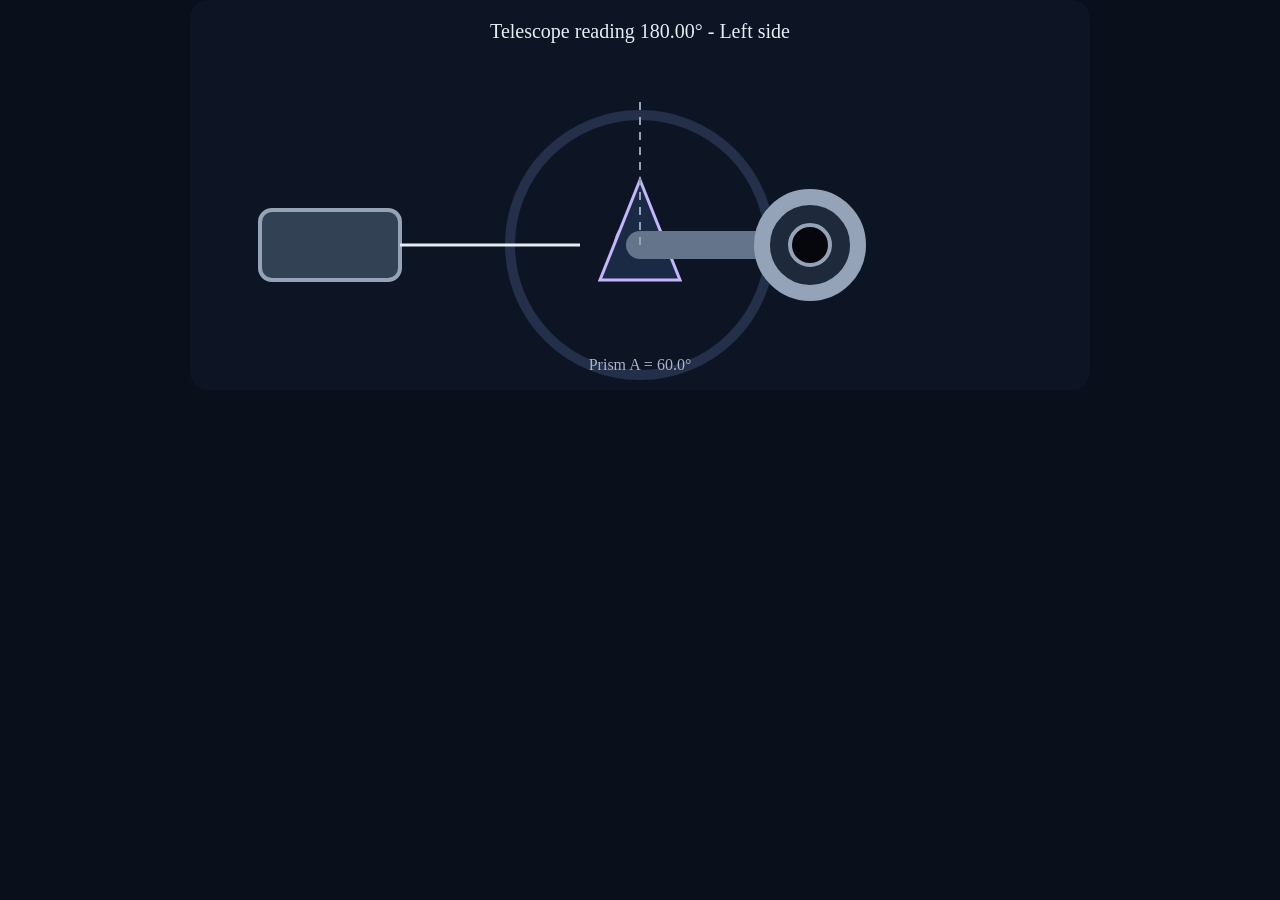
==== dial_component/index.html @ cc2aee45 "Rebuild Prism Lab around Gemini scanning Replaces the previous lab workflow with Gemini scale readin" ====
<!doctype html>
<html>
<body style="margin:0;background:#0A0F1C;overflow:hidden;touch-action:none;user-select:none">
<svg id="dial" viewBox="0 0 900 390" style="width:100%;height:390px;cursor:grab;touch-action:none"></svg>
<script>
const svg=document.getElementById("dial");
let reading=180, dragging=false;

function send(type, data){
  window.parent.postMessage({isStreamlitMessage:true,type,...data},"*");
}

function render(){
  const args=window.streamlitArgs || {};
  const cx=450, cy=245;
  const armAngle=(reading-180)*Math.PI/180;
  const x=cx+170*Math.cos(armAngle), y=cy+170*Math.sin(armAngle);
  const status=args.hit ? "#22C55E" : "#64748B";
  const parts=[];
  parts.push('<rect width="900" height="390" rx="18" fill="#0D1424"/>');
  parts.push('<circle cx="450" cy="245" r="130" fill="none" stroke="#24304A" stroke-width="10"/>');
  parts.push('<circle cx="450" cy="245" r="24" fill="#121A2B" stroke="#94A3B8" stroke-width="4"/>');
  parts.push('<polygon points="450,180 410,280 490,280" fill="#1B2A44" stroke="#C4B5FD" stroke-width="3"/>');
  parts.push('<line x1="450" y1="245" x2="'+x.toFixed(1)+'" y2="'+y.toFixed(1)+'" stroke="'+status+'" stroke-width="28" stroke-linecap="round"/>');
  parts.push('<circle cx="'+x.toFixed(1)+'" cy="'+y.toFixed(1)+'" r="48" fill="#1E293B" stroke="#94A3B8" stroke-width="16"/>');
  parts.push('<circle cx="'+x.toFixed(1)+'" cy="'+y.toFixed(1)+'" r="20" fill="#05070D" stroke="#94A3B8" stroke-width="4"/>');
  parts.push('<rect x="70" y="210" width="140" height="70" rx="12" fill="#334155" stroke="#94A3B8" stroke-width="4"/>');
  parts.push('<line x1="210" y1="245" x2="390" y2="245" stroke="#E8ECF5" stroke-width="3"/>');
  parts.push('<line x1="450" y1="245" x2="450" y2="100" stroke="#94A3B8" stroke-width="2" stroke-dasharray="8 7"/>');
  parts.push('<text x="450" y="38" fill="#E8ECF5" font-size="20" text-anchor="middle">Telescope reading '+reading.toFixed(2)+'&#176; - '+(args.side||'Left')+' side</text>');
  parts.push('<text x="450" y="370" fill="#A9B4CC" font-size="16" text-anchor="middle">Prism A = '+(args.prismAngle||60).toFixed(1)+'&#176;</text>');
  svg.innerHTML=parts.join("");
}

function pointerAngle(e){
  const rect=svg.getBoundingClientRect();
  const cx=rect.left+rect.width*0.5;
  const cy=rect.top+rect.height*(245/390);
  let angle=Math.atan2(e.clientY-cy,e.clientX-cx)*180/Math.PI+180;
  if(angle<0)angle+=360;
  if(angle>=360)angle-=360;
  return angle;
}

svg.addEventListener("pointerdown",e=>{
  dragging=true;
  svg.setPointerCapture(e.pointerId);
  svg.style.cursor="grabbing";
  reading=pointerAngle(e);
  render();
  e.preventDefault();
});
svg.addEventListener("pointermove",e=>{
  if(!dragging)return;
  reading=pointerAngle(e);
  render();
});
svg.addEventListener("pointerup",e=>{
  if(!dragging)return;
  dragging=false;
  svg.style.cursor="grab";
  reading=pointerAngle(e);
  render();
  send("streamlit:setComponentValue",{value:Number(reading.toFixed(2)),dataType:"json"});
});
svg.addEventListener("pointercancel",()=>{dragging=false;svg.style.cursor="grab"});

window.addEventListener("message",e=>{
  if(!e.data || e.data.type!=="streamlit:render")return;
  window.streamlitArgs=e.data.args || {};
  if(!dragging){
    const value=Number(window.streamlitArgs.reading);
    if(Number.isFinite(value)){reading=value;render();}
  }
});

send("streamlit:componentReady",{apiVersion:1});
send("streamlit:setFrameHeight",{height:390});
render();
</script>
</body>
</html>
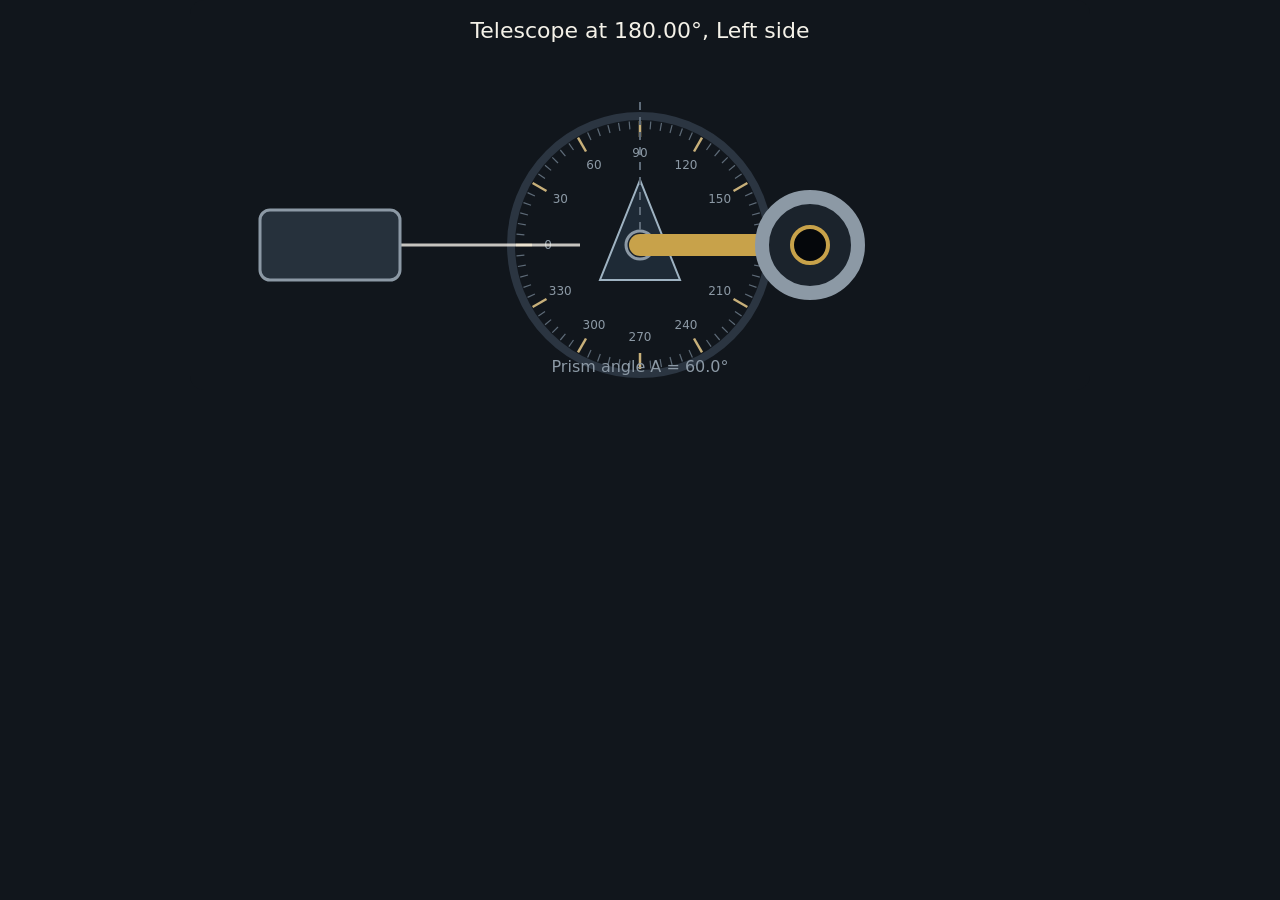
==== commit 5d1b998b: "Refresh Prism Lab UI and simulation dial" ====
--- a/dial_component/index.html
+++ b/dial_component/index.html
@@ -1,79 +1,66 @@
 <!doctype html>
 <html>
-<body style="margin:0;background:#0A0F1C;overflow:hidden;touch-action:none;user-select:none">
-<svg id="dial" viewBox="0 0 900 390" style="width:100%;height:390px;cursor:grab;touch-action:none"></svg>
+<body style="margin:0;background:#11161C;overflow:hidden;touch-action:none;user-select:none">
+<style>#dial:focus-visible{outline:2px solid #D9A441;outline-offset:-4px}</style>
+<svg id="dial" viewBox="0 0 900 390" tabindex="0" role="slider" aria-label="Telescope angle in degrees. Arrow keys turn it by 0.1 degree, Shift for 1 degree."
+ style="width:100%;height:390px;cursor:grab;touch-action:none;font-family:system-ui,-apple-system,'Segoe UI',sans-serif"></svg>
 <script>
-const svg=document.getElementById("dial");
-let reading=180, dragging=false;
+const svg=document.getElementById("dial"),CX=450,CY=245;
+let reading=180,dragging=false;
 
-function send(type, data){
-  window.parent.postMessage({isStreamlitMessage:true,type,...data},"*");
-}
+function send(type,data){window.parent.postMessage({isStreamlitMessage:true,type,...data},"*")}
+
+const TICKS=(()=>{let s="";
+  for(let r=0;r<360;r+=5){
+    const a=(r-180)*Math.PI/180,M=r%30===0,r1=M?108:116,r2=124;
+    s+=`<line x1="${(CX+r1*Math.cos(a)).toFixed(1)}" y1="${(CY+r1*Math.sin(a)).toFixed(1)}" x2="${(CX+r2*Math.cos(a)).toFixed(1)}" y2="${(CY+r2*Math.sin(a)).toFixed(1)}" stroke="${M?"#C8B07A":"#5E6B78"}" stroke-width="${M?2.5:1.2}"/>`;
+    if(M)s+=`<text x="${(CX+92*Math.cos(a)).toFixed(1)}" y="${(CY+92*Math.sin(a)+4).toFixed(1)}" fill="#8C99A5" font-size="12" text-anchor="middle">${r}</text>`;
+  }
+  return s})();
 
 function render(){
-  const args=window.streamlitArgs || {};
-  const cx=450, cy=245;
-  const armAngle=(reading-180)*Math.PI/180;
-  const x=cx+170*Math.cos(armAngle), y=cy+170*Math.sin(armAngle);
-  const status=args.hit ? "#22C55E" : "#64748B";
-  const parts=[];
-  parts.push('<rect width="900" height="390" rx="18" fill="#0D1424"/>');
-  parts.push('<circle cx="450" cy="245" r="130" fill="none" stroke="#24304A" stroke-width="10"/>');
-  parts.push('<circle cx="450" cy="245" r="24" fill="#121A2B" stroke="#94A3B8" stroke-width="4"/>');
-  parts.push('<polygon points="450,180 410,280 490,280" fill="#1B2A44" stroke="#C4B5FD" stroke-width="3"/>');
-  parts.push('<line x1="450" y1="245" x2="'+x.toFixed(1)+'" y2="'+y.toFixed(1)+'" stroke="'+status+'" stroke-width="28" stroke-linecap="round"/>');
-  parts.push('<circle cx="'+x.toFixed(1)+'" cy="'+y.toFixed(1)+'" r="48" fill="#1E293B" stroke="#94A3B8" stroke-width="16"/>');
-  parts.push('<circle cx="'+x.toFixed(1)+'" cy="'+y.toFixed(1)+'" r="20" fill="#05070D" stroke="#94A3B8" stroke-width="4"/>');
-  parts.push('<rect x="70" y="210" width="140" height="70" rx="12" fill="#334155" stroke="#94A3B8" stroke-width="4"/>');
-  parts.push('<line x1="210" y1="245" x2="390" y2="245" stroke="#E8ECF5" stroke-width="3"/>');
-  parts.push('<line x1="450" y1="245" x2="450" y2="100" stroke="#94A3B8" stroke-width="2" stroke-dasharray="8 7"/>');
-  parts.push('<text x="450" y="38" fill="#E8ECF5" font-size="20" text-anchor="middle">Telescope reading '+reading.toFixed(2)+'&#176; - '+(args.side||'Left')+' side</text>');
-  parts.push('<text x="450" y="370" fill="#A9B4CC" font-size="16" text-anchor="middle">Prism A = '+(args.prismAngle||60).toFixed(1)+'&#176;</text>');
-  svg.innerHTML=parts.join("");
+  const args=window.streamlitArgs||{};
+  const a=(reading-180)*Math.PI/180,x=(CX+170*Math.cos(a)).toFixed(1),y=(CY+170*Math.sin(a)).toFixed(1);
+  const arm=args.hit?"#34D399":"#C8A24A";
+  svg.setAttribute("aria-valuenow",reading.toFixed(2));
+  svg.innerHTML=
+   '<rect width="900" height="390" rx="14" fill="#11161C"/>'+
+   '<circle cx="450" cy="245" r="129" fill="none" stroke="#2B3541" stroke-width="8"/>'+TICKS+
+   '<polygon points="450,180 410,280 490,280" fill="#1E2A36" stroke="#9FB3C2" stroke-width="2"/>'+
+   '<circle cx="450" cy="245" r="14" fill="#1B232C" stroke="#8C99A5" stroke-width="3"/>'+
+   '<line x1="210" y1="245" x2="390" y2="245" stroke="#F4F1E8" stroke-width="3" stroke-opacity=".8"/>'+
+   '<rect x="70" y="210" width="140" height="70" rx="10" fill="#26313C" stroke="#8C99A5" stroke-width="3"/>'+
+   '<line x1="450" y1="245" x2="450" y2="100" stroke="#5E6B78" stroke-width="2" stroke-dasharray="8 7"/>'+
+   `<line x1="450" y1="245" x2="${x}" y2="${y}" stroke="${arm}" stroke-width="22" stroke-linecap="round"/>`+
+   `<circle cx="${x}" cy="${y}" r="48" fill="#1B232C" stroke="#8C99A5" stroke-width="14"/>`+
+   `<circle cx="${x}" cy="${y}" r="18" fill="#05070B" stroke="${arm}" stroke-width="4"/>`+
+   `<text x="450" y="38" fill="#F4F1E8" font-size="22" text-anchor="middle">Telescope at ${reading.toFixed(2)}°, ${args.side||"Left"} side</text>`+
+   `<text x="450" y="372" fill="#8C99A5" font-size="16" text-anchor="middle">Prism angle A = ${(args.prismAngle||60).toFixed(1)}°</text>`;
 }
 
 function pointerAngle(e){
-  const rect=svg.getBoundingClientRect();
-  const cx=rect.left+rect.width*0.5;
-  const cy=rect.top+rect.height*(245/390);
-  let angle=Math.atan2(e.clientY-cy,e.clientX-cx)*180/Math.PI+180;
-  if(angle<0)angle+=360;
-  if(angle>=360)angle-=360;
-  return angle;
+  const r=svg.getBoundingClientRect(),cx=r.left+r.width*.5,cy=r.top+r.height*(245/390);
+  let t=Math.atan2(e.clientY-cy,e.clientX-cx)*180/Math.PI+180;
+  if(t<0)t+=360; if(t>=360)t-=360; return t;
 }
+function commit(){send("streamlit:setComponentValue",{value:Number(reading.toFixed(2)),dataType:"json"})}
 
-svg.addEventListener("pointerdown",e=>{
-  dragging=true;
-  svg.setPointerCapture(e.pointerId);
-  svg.style.cursor="grabbing";
-  reading=pointerAngle(e);
-  render();
-  e.preventDefault();
+svg.addEventListener("pointerdown",e=>{dragging=true;svg.setPointerCapture(e.pointerId);svg.style.cursor="grabbing";reading=pointerAngle(e);render();e.preventDefault()});
+svg.addEventListener("pointermove",e=>{if(!dragging)return;reading=pointerAngle(e);render()});
+svg.addEventListener("pointerup",e=>{if(!dragging)return;dragging=false;svg.style.cursor="grab";reading=pointerAngle(e);render();commit()});
+svg.addEventListener("pointercancel",()=>{dragging=false;svg.style.cursor="grab"});
+svg.addEventListener("keydown",e=>{
+  const d={ArrowRight:1,ArrowUp:1,ArrowLeft:-1,ArrowDown:-1}[e.key];
+  if(!d)return; e.preventDefault();
+  reading=((reading+d*(e.shiftKey?1:.1))%360+360)%360; render();
 });
-svg.addEventListener("pointermove",e=>{
-  if(!dragging)return;
-  reading=pointerAngle(e);
-  render();
-});
-svg.addEventListener("pointerup",e=>{
-  if(!dragging)return;
-  dragging=false;
-  svg.style.cursor="grab";
-  reading=pointerAngle(e);
-  render();
-  send("streamlit:setComponentValue",{value:Number(reading.toFixed(2)),dataType:"json"});
-});
-svg.addEventListener("pointercancel",()=>{dragging=false;svg.style.cursor="grab"});
+svg.addEventListener("keyup",e=>{if(e.key.startsWith("Arrow"))commit()});
 
 window.addEventListener("message",e=>{
-  if(!e.data || e.data.type!=="streamlit:render")return;
-  window.streamlitArgs=e.data.args || {};
-  if(!dragging){
-    const value=Number(window.streamlitArgs.reading);
-    if(Number.isFinite(value)){reading=value;render();}
-  }
+  if(!e.data||e.data.type!=="streamlit:render")return;
+  window.streamlitArgs=e.data.args||{};
+  if(!dragging){const v=Number(window.streamlitArgs.reading);if(Number.isFinite(v)){reading=v;render()}}
 });
-
 send("streamlit:componentReady",{apiVersion:1});
 send("streamlit:setFrameHeight",{height:390});
 render();
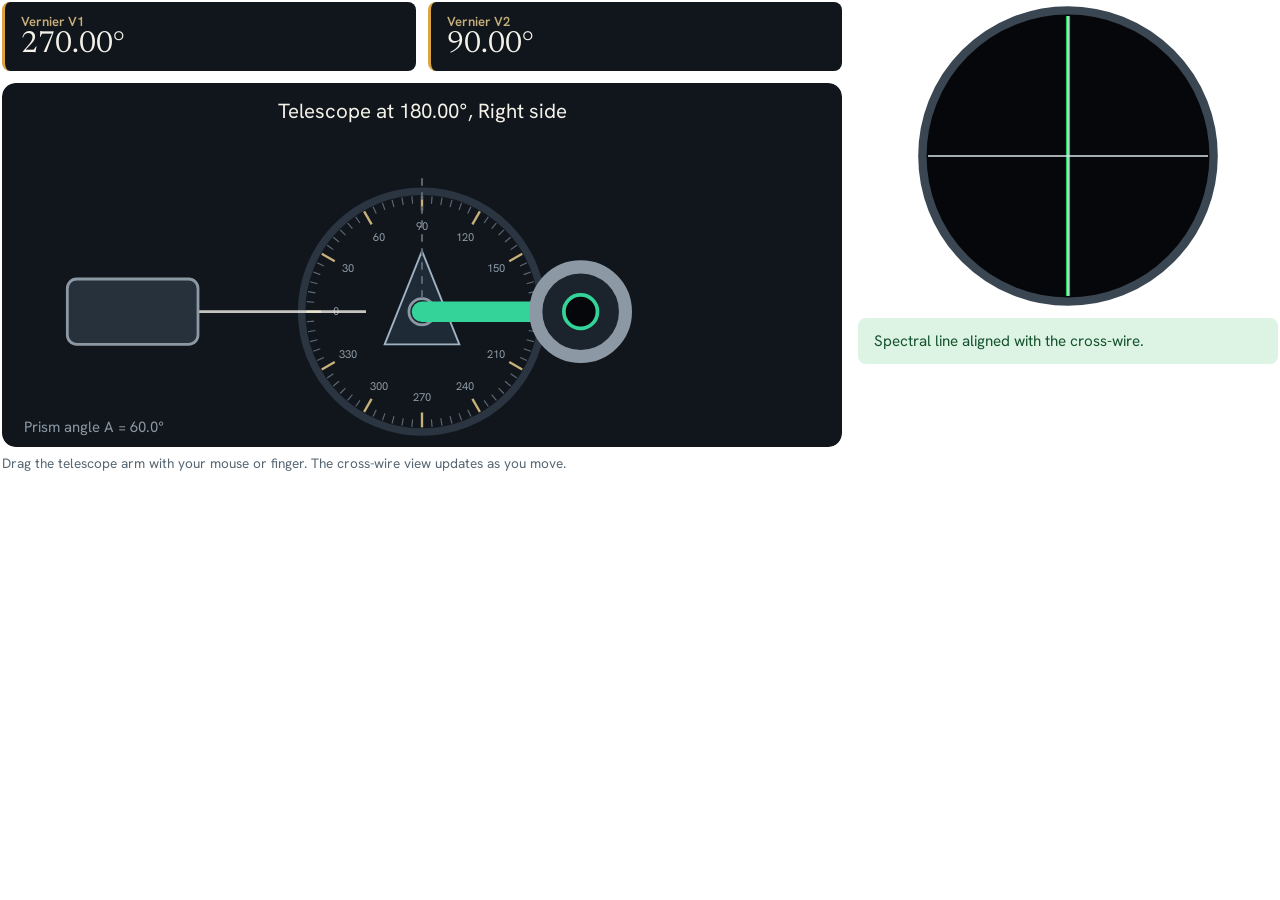
==== commit 266e0890: "Keep dial and eyepiece in sync while dragging" ====
--- a/dial_component/index.html
+++ b/dial_component/index.html
@@ -1,69 +1,183 @@
 <!doctype html>
 <html>
-<body style="margin:0;background:#11161C;overflow:hidden;touch-action:none;user-select:none">
-<style>#dial:focus-visible{outline:2px solid #D9A441;outline-offset:-4px}</style>
-<svg id="dial" viewBox="0 0 900 390" tabindex="0" role="slider" aria-label="Telescope angle in degrees. Arrow keys turn it by 0.1 degree, Shift for 1 degree."
- style="width:100%;height:390px;cursor:grab;touch-action:none;font-family:system-ui,-apple-system,'Segoe UI',sans-serif"></svg>
+<head>
+<meta charset="utf-8">
+<style>
+@import url('https://fonts.googleapis.com/css2?family=Hanken+Grotesk:wght@400;500;600;700&family=Newsreader:opsz,wght@6..72,400;6..72,500;6..72,600&display=swap');
+html,body{margin:0;background:transparent;overflow:hidden;touch-action:none;user-select:none;-webkit-user-select:none;
+  font-family:'Hanken Grotesk',system-ui,-apple-system,'Segoe UI',sans-serif}
+#root{display:grid;grid-template-columns:2fr 1fr;gap:1rem;align-items:start;padding:2px}
+@media(max-width:640px){#root{grid-template-columns:1fr}}
+.vern{display:grid;grid-template-columns:1fr 1fr;gap:.75rem;margin-bottom:.75rem}
+.vern>div{background:#11161C;border-radius:8px;padding:.7rem 1rem;border-left:3px solid #D9A441}
+.vern .k{color:#C8B07A;font-size:.82rem;font-weight:600}
+.vern .v{font-family:'Newsreader',Georgia,serif;font-size:1.9rem;color:#F4F1E8;font-variant-numeric:tabular-nums}
+#dial{display:block;width:100%;height:auto;cursor:grab;touch-action:none;border-radius:14px}
+#dial:focus-visible{outline:2px solid #D9A441;outline-offset:-4px}
+#eye{display:block;width:100%;height:auto}
+.cap{font-size:.85rem;color:#566673;margin-top:.4rem}
+#status{border-radius:8px;padding:.75rem 1rem;font-size:.95rem;line-height:1.45;margin-top:.5rem;transition:background .12s,color .12s}
+#status.ok{background:#DDF3E4;color:#14532D}
+#status.no{background:#FFF1CC;color:#6B4A00}
+</style>
+</head>
+<body>
+<div id="root">
+  <div>
+    <div class="vern">
+      <div><div class="k">Vernier V1</div><div class="v" id="v1">0.00°</div></div>
+      <div><div class="k">Vernier V2</div><div class="v" id="v2">0.00°</div></div>
+    </div>
+    <svg id="dial" viewBox="0 0 900 390" tabindex="0" role="slider" aria-valuemin="0" aria-valuemax="360"
+         aria-label="Telescope angle in degrees. Arrow keys turn it by 0.1 degree, Shift for 1 degree."></svg>
+    <div class="cap">Drag the telescope arm with your mouse or finger. The cross-wire view updates as you move.</div>
+  </div>
+  <div>
+    <svg id="eye" viewBox="0 0 300 220" role="img" aria-label="Eyepiece view of the spectral line against the cross-wire"></svg>
+    <div id="status" class="no"></div>
+  </div>
+</div>
 <script>
-const svg=document.getElementById("dial"),CX=450,CY=245;
-let reading=180,dragging=false;
+const CX = 450, CY = 245, TOL = 0.15;
+const dial = document.getElementById("dial");
+const eye = document.getElementById("eye");
+const $ = id => document.getElementById(id);
 
-function send(type,data){window.parent.postMessage({isStreamlitMessage:true,type,...data},"*")}
+// State pushed from Python (see simulation.py) and local live state.
+const A = {direct: 180, dev: 0, udr: false, color: "#22C55E", prism: 60, ack: 0};
+let reading = 180, dragging = false, sentN = 0, raf = 0;
 
-const TICKS=(()=>{let s="";
-  for(let r=0;r<360;r+=5){
-    const a=(r-180)*Math.PI/180,M=r%30===0,r1=M?108:116,r2=124;
-    s+=`<line x1="${(CX+r1*Math.cos(a)).toFixed(1)}" y1="${(CY+r1*Math.sin(a)).toFixed(1)}" x2="${(CX+r2*Math.cos(a)).toFixed(1)}" y2="${(CY+r2*Math.sin(a)).toFixed(1)}" stroke="${M?"#C8B07A":"#5E6B78"}" stroke-width="${M?2.5:1.2}"/>`;
-    if(M)s+=`<text x="${(CX+92*Math.cos(a)).toFixed(1)}" y="${(CY+92*Math.sin(a)+4).toFixed(1)}" fill="#8C99A5" font-size="12" text-anchor="middle">${r}</text>`;
+function send(type, data) { window.parent.postMessage({isStreamlitMessage: true, type, ...data}, "*"); }
+const norm = v => ((v % 360) + 360) % 360;
+const q2 = v => norm(Math.round(v * 100) / 100);          // quantise to 0.01 deg, same as Python
+const sdiff = (a, b) => ((a - b + 540) % 360) - 180;       // signed shortest difference
+
+/* ---------- build static SVGs once; only attributes change while moving ---------- */
+(function buildDial() {
+  let ticks = "";
+  for (let r = 0; r < 360; r += 5) {
+    const a = (r - 180) * Math.PI / 180, M = r % 30 === 0, r1 = M ? 108 : 116, r2 = 124;
+    ticks += `<line x1="${(CX + r1 * Math.cos(a)).toFixed(1)}" y1="${(CY + r1 * Math.sin(a)).toFixed(1)}" x2="${(CX + r2 * Math.cos(a)).toFixed(1)}" y2="${(CY + r2 * Math.sin(a)).toFixed(1)}" stroke="${M ? "#C8B07A" : "#5E6B78"}" stroke-width="${M ? 2.5 : 1.2}"/>`;
+    if (M) ticks += `<text x="${(CX + 92 * Math.cos(a)).toFixed(1)}" y="${(CY + 92 * Math.sin(a) + 4).toFixed(1)}" fill="#8C99A5" font-size="12" text-anchor="middle">${r}</text>`;
   }
-  return s})();
+  dial.innerHTML =
+    '<rect width="900" height="390" rx="14" fill="#11161C"/>' +
+    '<circle cx="450" cy="245" r="129" fill="none" stroke="#2B3541" stroke-width="8"/>' + ticks +
+    '<polygon points="450,180 410,280 490,280" fill="#1E2A36" stroke="#9FB3C2" stroke-width="2"/>' +
+    '<circle cx="450" cy="245" r="14" fill="#1B232C" stroke="#8C99A5" stroke-width="3"/>' +
+    '<line x1="210" y1="245" x2="390" y2="245" stroke="#F4F1E8" stroke-width="3" stroke-opacity=".8"/>' +
+    '<rect x="70" y="210" width="140" height="70" rx="10" fill="#26313C" stroke="#8C99A5" stroke-width="3"/>' +
+    '<line x1="450" y1="245" x2="450" y2="100" stroke="#5E6B78" stroke-width="2" stroke-dasharray="8 7"/>' +
+    '<g id="armg" transform="rotate(0 450 245)">' +
+      '<line id="armline" x1="450" y1="245" x2="620" y2="245" stroke="#C8A24A" stroke-width="22" stroke-linecap="round"/>' +
+      '<circle cx="620" cy="245" r="48" fill="#1B232C" stroke="#8C99A5" stroke-width="14"/>' +
+      '<circle id="armeye" cx="620" cy="245" r="18" fill="#05070B" stroke="#C8A24A" stroke-width="4"/>' +
+    '</g>' +
+    '<text id="title" x="450" y="38" fill="#F4F1E8" font-size="22" text-anchor="middle"></text>' +
+    '<text id="ptext" x="24" y="374" fill="#8C99A5" font-size="16" text-anchor="start"></text>';
 
-function render(){
-  const args=window.streamlitArgs||{};
-  const a=(reading-180)*Math.PI/180,x=(CX+170*Math.cos(a)).toFixed(1),y=(CY+170*Math.sin(a)).toFixed(1);
-  const arm=args.hit?"#34D399":"#C8A24A";
-  svg.setAttribute("aria-valuenow",reading.toFixed(2));
-  svg.innerHTML=
-   '<rect width="900" height="390" rx="14" fill="#11161C"/>'+
-   '<circle cx="450" cy="245" r="129" fill="none" stroke="#2B3541" stroke-width="8"/>'+TICKS+
-   '<polygon points="450,180 410,280 490,280" fill="#1E2A36" stroke="#9FB3C2" stroke-width="2"/>'+
-   '<circle cx="450" cy="245" r="14" fill="#1B232C" stroke="#8C99A5" stroke-width="3"/>'+
-   '<line x1="210" y1="245" x2="390" y2="245" stroke="#F4F1E8" stroke-width="3" stroke-opacity=".8"/>'+
-   '<rect x="70" y="210" width="140" height="70" rx="10" fill="#26313C" stroke="#8C99A5" stroke-width="3"/>'+
-   '<line x1="450" y1="245" x2="450" y2="100" stroke="#5E6B78" stroke-width="2" stroke-dasharray="8 7"/>'+
-   `<line x1="450" y1="245" x2="${x}" y2="${y}" stroke="${arm}" stroke-width="22" stroke-linecap="round"/>`+
-   `<circle cx="${x}" cy="${y}" r="48" fill="#1B232C" stroke="#8C99A5" stroke-width="14"/>`+
-   `<circle cx="${x}" cy="${y}" r="18" fill="#05070B" stroke="${arm}" stroke-width="4"/>`+
-   `<text x="450" y="38" fill="#F4F1E8" font-size="22" text-anchor="middle">Telescope at ${reading.toFixed(2)}°, ${args.side||"Left"} side</text>`+
-   `<text x="450" y="372" fill="#8C99A5" font-size="16" text-anchor="middle">Prism angle A = ${(args.prismAngle||60).toFixed(1)}°</text>`;
+  eye.innerHTML =
+    '<defs><clipPath id="fov"><circle cx="150" cy="110" r="100"/></clipPath><filter id="glow"><feGaussianBlur stdDeviation="3"/></filter></defs>' +
+    '<circle cx="150" cy="110" r="104" fill="#05070B" stroke="#3A4651" stroke-width="6"/>' +
+    '<g clip-path="url(#fov)">' +
+      '<g id="specg" transform="translate(0 0)">' +
+        '<line id="glowline" x1="150" y1="0" x2="150" y2="220" stroke="#22C55E" stroke-width="10" opacity=".55" filter="url(#glow)"/>' +
+        '<line id="specline" x1="150" y1="0" x2="150" y2="220" stroke="#22C55E" stroke-width="3"/>' +
+      '</g>' +
+      '<line x1="150" y1="0" x2="150" y2="220" stroke="#DDE4EA" stroke-width="1"/>' +
+      '<line x1="0" y1="110" x2="300" y2="110" stroke="#DDE4EA" stroke-width="1"/>' +
+    '</g>';
+})();
+
+const el = {
+  armg: $("armg"), armline: $("armline"), armeye: $("armeye"), title: $("title"), ptext: $("ptext"),
+  specg: $("specg"), glow: $("glowline"), spec: $("specline"),
+  v1: $("v1"), v2: $("v2"), status: $("status"),
+};
+
+/* ---------- single place that redraws everything from `reading` ---------- */
+function update() {
+  raf = 0;
+  const side = reading <= 180 ? "Right" : "Left";
+  let expected = A.udr ? (side === "Right" ? A.direct : A.direct + 180)
+                       : (side === "Right" ? A.direct - A.dev : A.direct + A.dev);
+  expected = norm(expected);
+  const diff = sdiff(reading, expected);
+  const hit = Math.abs(diff) <= TOL;
+  const arm = hit ? "#34D399" : "#C8A24A";
+
+  el.armg.setAttribute("transform", `rotate(${(reading - 180).toFixed(3)} ${CX} ${CY})`);
+  el.armline.setAttribute("stroke", arm);
+  el.armeye.setAttribute("stroke", arm);
+  el.title.textContent = `Telescope at ${reading.toFixed(2)}°, ${side} side`;
+  el.ptext.textContent = `Prism angle A = ${Number(A.prism).toFixed(1)}°`;
+  dial.setAttribute("aria-valuenow", reading.toFixed(2));
+
+  const dx = Math.max(-84, Math.min(84, diff * 21));        // line offset inside the eyepiece
+  el.specg.setAttribute("transform", `translate(${dx.toFixed(2)} 0)`);
+  el.glow.setAttribute("stroke", A.color);
+  el.spec.setAttribute("stroke", A.color);
+
+  el.v1.textContent = norm(reading + 90).toFixed(2) + "°";
+  el.v2.textContent = norm(reading - 90).toFixed(2) + "°";
+
+  el.status.className = hit ? "ok" : "no";
+  el.status.textContent = hit ? "Spectral line aligned with the cross-wire."
+                              : `Align on the cross-wire. Target reading: ${expected.toFixed(2)}°`;
+}
+function schedule() { if (!raf) raf = requestAnimationFrame(update); }
+
+/* ---------- interaction ---------- */
+function pointerAngle(e) {
+  // Exact pivot position on screen, valid at any iframe width.
+  const m = dial.getScreenCTM();
+  const cx = m.a * CX + m.c * CY + m.e, cy = m.b * CX + m.d * CY + m.f;
+  return q2(Math.atan2(e.clientY - cy, e.clientX - cx) * 180 / Math.PI + 180);
+}
+function commit() {
+  sentN = Math.max(Date.now(), sentN + 1);
+  send("streamlit:setComponentValue", {value: {v: reading, n: sentN}, dataType: "json"});
 }
 
-function pointerAngle(e){
-  const r=svg.getBoundingClientRect(),cx=r.left+r.width*.5,cy=r.top+r.height*(245/390);
-  let t=Math.atan2(e.clientY-cy,e.clientX-cx)*180/Math.PI+180;
-  if(t<0)t+=360; if(t>=360)t-=360; return t;
-}
-function commit(){send("streamlit:setComponentValue",{value:Number(reading.toFixed(2)),dataType:"json"})}
+dial.addEventListener("pointerdown", e => {
+  dragging = true; dial.setPointerCapture(e.pointerId); dial.style.cursor = "grabbing";
+  reading = pointerAngle(e); schedule(); e.preventDefault();
+});
+dial.addEventListener("pointermove", e => { if (dragging) { reading = pointerAngle(e); schedule(); } });
+dial.addEventListener("pointerup", e => {
+  if (!dragging) return;
+  dragging = false; dial.style.cursor = "grab";
+  reading = pointerAngle(e); update(); commit();     // tell Python only once, on release
+});
+dial.addEventListener("pointercancel", () => { dragging = false; dial.style.cursor = "grab"; });
+dial.addEventListener("keydown", e => {
+  const d = {ArrowRight: 1, ArrowUp: 1, ArrowLeft: -1, ArrowDown: -1}[e.key];
+  if (!d) return; e.preventDefault();
+  reading = q2(reading + d * (e.shiftKey ? 1 : 0.1)); schedule();
+});
+dial.addEventListener("keyup", e => { if (e.key.startsWith("Arrow")) commit(); });
 
-svg.addEventListener("pointerdown",e=>{dragging=true;svg.setPointerCapture(e.pointerId);svg.style.cursor="grabbing";reading=pointerAngle(e);render();e.preventDefault()});
-svg.addEventListener("pointermove",e=>{if(!dragging)return;reading=pointerAngle(e);render()});
-svg.addEventListener("pointerup",e=>{if(!dragging)return;dragging=false;svg.style.cursor="grab";reading=pointerAngle(e);render();commit()});
-svg.addEventListener("pointercancel",()=>{dragging=false;svg.style.cursor="grab"});
-svg.addEventListener("keydown",e=>{
-  const d={ArrowRight:1,ArrowUp:1,ArrowLeft:-1,ArrowDown:-1}[e.key];
-  if(!d)return; e.preventDefault();
-  reading=((reading+d*(e.shiftKey?1:.1))%360+360)%360; render();
+/* ---------- Streamlit plumbing ---------- */
+window.addEventListener("message", e => {
+  if (!e.data || e.data.type !== "streamlit:render") return;
+  const a = e.data.args || {};
+  A.direct = Number(a.direct); if (!Number.isFinite(A.direct)) A.direct = 180;
+  A.dev = Number(a.lineDeviation) || 0;
+  A.udr = !!a.isUdr;
+  A.color = a.color || "#22C55E";
+  A.prism = Number(a.prismAngle) || 60;
+  A.ack = Number(a.ack) || 0;
+  const v = Number(a.reading);
+  // Take the server's angle only when the user is not dragging and Python has
+  // already processed everything this dial sent (stops stale reruns snapping it back).
+  if (!dragging && Number.isFinite(v) && A.ack >= sentN) reading = v;
+  schedule();
 });
-svg.addEventListener("keyup",e=>{if(e.key.startsWith("Arrow"))commit()});
 
-window.addEventListener("message",e=>{
-  if(!e.data||e.data.type!=="streamlit:render")return;
-  window.streamlitArgs=e.data.args||{};
-  if(!dragging){const v=Number(window.streamlitArgs.reading);if(Number.isFinite(v)){reading=v;render()}}
-});
-send("streamlit:componentReady",{apiVersion:1});
-send("streamlit:setFrameHeight",{height:390});
-render();
+function fitFrame() { send("streamlit:setFrameHeight", {height: Math.ceil($("root").getBoundingClientRect().height) + 6}); }
+new ResizeObserver(fitFrame).observe($("root"));
+send("streamlit:componentReady", {apiVersion: 1});
+update(); fitFrame();
 </script>
 </body>
 </html>
